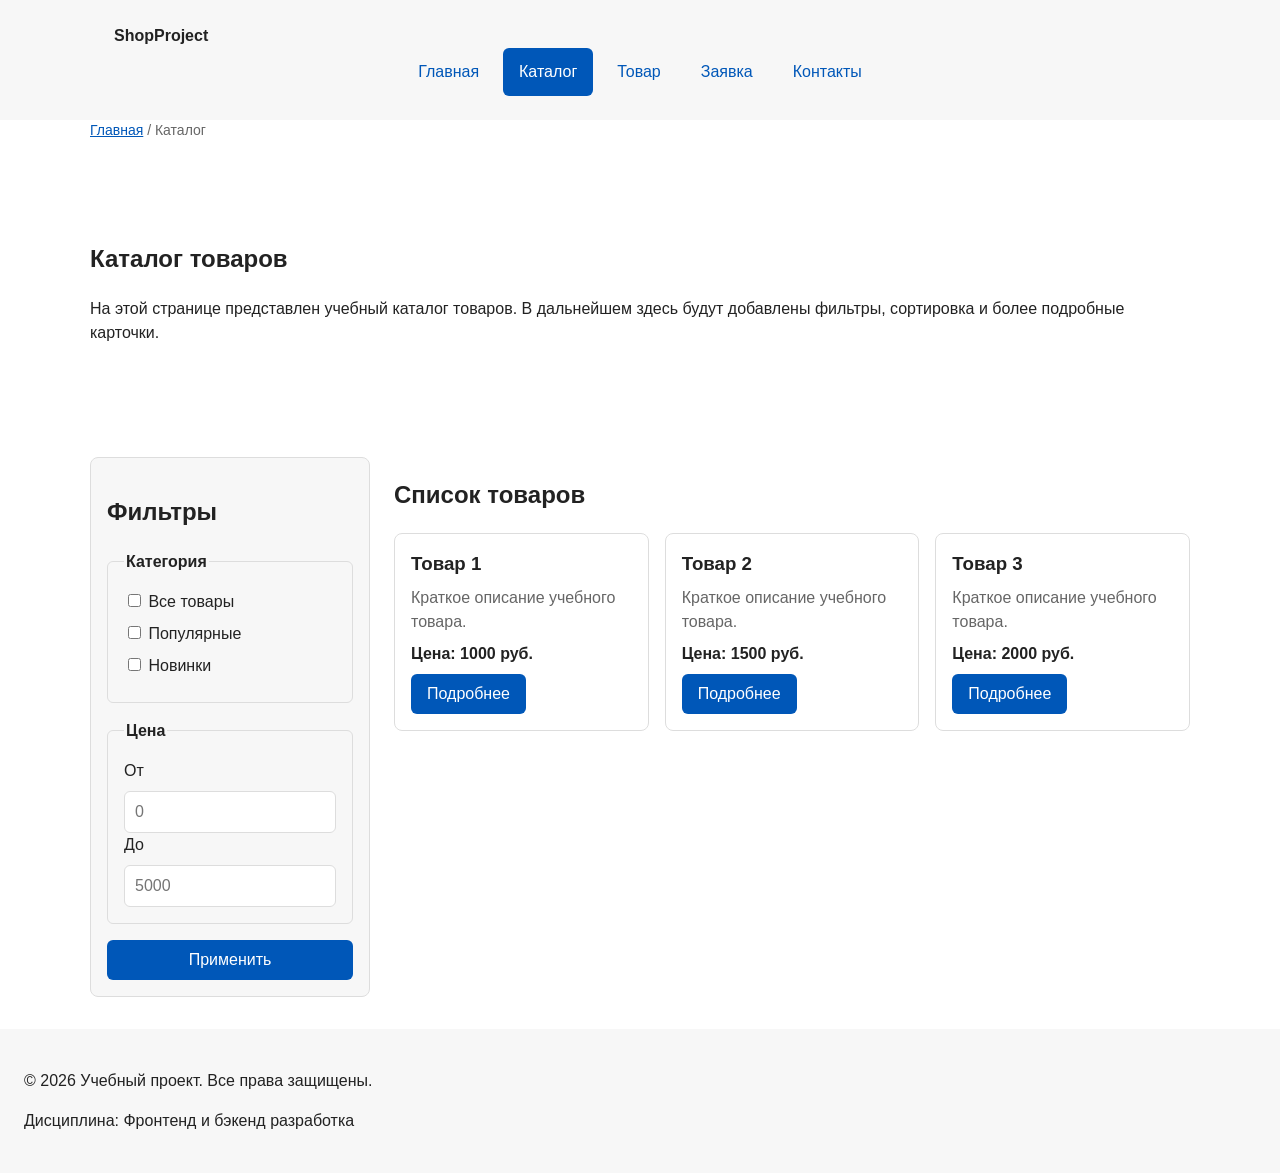
==== catalog.html @ f3449409 "feat: add responsive layout styles" ====
<!DOCTYPE html>
<html lang="ru">
<head>
  <meta charset="UTF-8">
  <meta name="viewport" content="width=device-width, initial-scale=1.0">
  <meta name="description" content="Каталог товаров учебного интернет-магазина.">
  <title>Каталог товаров — Учебный интернет-магазин</title>
  <link rel="stylesheet" href="css/style.css">
  <!-- Подключение адаптивных стилей КР №3 -->
  <link rel="stylesheet" href="css/responsive.css">
</head>
<body>
  <header class="site-header">
      <div class="site-header__inner">
          <a class="site-header__logo" href="index.html">ShopProject</a>
          <nav class="site-nav" aria-label="Основная навигация">
              <ul class="site-nav__list">
                  <li class="site-nav__item">
                      <a class="site-nav__link" href="index.html">Главная</a>
                  </li>
                  <li class="site-nav__item">
                      <a class="site-nav__link site-nav__link--active" href="catalog.html">Каталог</a>
                  </li>
                  <li class="site-nav__item">
                      <a class="site-nav__link" href="product.html">Товар</a>
                  </li>
                  <li class="site-nav__item">
                      <a class="site-nav__link" href="order.html">Заявка</a>
                  </li>
                  <li class="site-nav__item">
                      <a class="site-nav__link" href="contacts.html">Контакты</a>
                  </li>
              </ul>
          </nav>
      </div>
  </header>

  <main>
    <!-- Исправленные хлебные крошки (БЭМ) -->
    <nav class="breadcrumbs" aria-label="Хлебные крошки">
      <a class="breadcrumbs__link" href="index.html">Главная</a>
      <span class="breadcrumbs__current">Каталог</span>
    </nav>

    <section class="section">
      <h1>Каталог товаров</h1>
      <p>
        На этой странице представлен учебный каталог товаров.
        В дальнейшем здесь будут добавлены фильтры, сортировка и более
        подробные карточки.
      </p>
    </section>
    
    <section class="catalog-layout">
      <aside class="catalog-filters">
        <h2>Фильтры</h2>

        <form class="filters-form" action="#" method="get">
          <fieldset>
            <legend>Категория</legend>
            <label>
              <input type="checkbox" name="category" value="all">
              Все товары
            </label>
            <label>
              <input type="checkbox" name="category" value="popular">
              Популярные
            </label>
            <label>
              <input type="checkbox" name="category" value="new">
              Новинки
            </label>
          </fieldset>

          <fieldset>
            <legend>Цена</legend>
            <label for="price-from">От</label>
            <input id="price-from" name="price-from" type="number" min="0" placeholder="0">
            <label for="price-to">До</label>
            <input id="price-to" name="price-to" type="number" min="0" placeholder="5000">
          </fieldset>

          <!-- Модификатор для кнопки -->
          <button class="button button--primary" type="submit">Применить</button>
        </form>
      </aside>

      <section class="catalog-products">
        <h2>Список товаров</h2>

        <div class="products-grid">
          
          <!-- Товар 1 (с адаптивным изображением для примера) -->
          <article class="product-card">
            
            <h3 class="product-card__title">Товар 1</h3>
            <p class="product-card__description">Краткое описание учебного товара.</p>
            <p class="product-card__price">Цена: 1000 руб.</p>
            <a class="button button--primary product-card__button" href="product.html">Подробнее</a>
          </article>

          <!-- Товар 2 -->
          <article class="product-card">
            <h3 class="product-card__title">Товар 2</h3>
            <p class="product-card__description">Краткое описание учебного товара.</p>
            <p class="product-card__price">Цена: 1500 руб.</p>
            <a class="button button--primary product-card__button" href="product.html">Подробнее</a>
          </article>

          <!-- Товар 3 -->
          <article class="product-card">
            <h3 class="product-card__title">Товар 3</h3>
            <p class="product-card__description">Краткое описание учебного товара.</p>
            <p class="product-card__price">Цена: 2000 руб.</p>
            <a class="button button--primary product-card__button" href="product.html">Подробнее</a>
          </article>

        </div>
      </section>
    </section>
  </main>

  <footer>
    <p>&copy; 2026 Учебный проект. Все права защищены.</p>
    <p>Дисциплина: Фронтенд и бэкенд разработка</p>
  </footer>
</body>
</html>
---- css/style.css ----
/* ==========================================
   1. Переменные проекта
   ========================================== */
:root {
  --color-bg: #ffffff;
  --color-text: #222222;
  --color-muted: #666666;
  --color-primary: #0057b8;
  --color-primary-dark: #003f86;
  --color-border: #dddddd;
  --color-surface: #f7f7f7;
  --color-surface-accent: #eef5ff;
  --color-danger: #b00020;
  --color-success: #168a2f;
  --color-success-bg: #eefaf0;
  --color-white: #ffffff;

  --space-xs: 4px;
  --space-sm: 8px;
  --space-md: 16px;
  --space-lg: 24px;
  --space-xl: 32px;

  --radius-sm: 6px;
  --radius-md: 8px;
  --radius-lg: 12px;

  --container-width: 1100px;
}

/* ==========================================
   2. Базовые стили
   ========================================== */
* {
  box-sizing: border-box;
}

html {
  scroll-behavior: smooth;
}

body {
  margin: 0;
  font-family: Arial, sans-serif;
  line-height: 1.5;
  color: var(--color-text);
  background-color: var(--color-bg);
}

/* ==========================================
   3. Общие элементы интерфейса
   ========================================== */

a {
  color: var(--color-primary);
}

a:hover {
  color: var(--color-primary-dark);
}

a:focus-visible {
  outline: 2px solid var(--color-primary);
  outline-offset: 3px;
}

/* --- Кнопки --- */
.button {
  display: inline-block;
  padding: var(--space-sm) var(--space-md);
  border: none;
  border-radius: var(--radius-sm);
  font: inherit;
  text-decoration: none;
  cursor: pointer;
}

.button--primary {
  color: var(--color-white);
  background-color: var(--color-primary);
}

.button--primary:hover {
  background-color: var(--color-primary-dark);
}

.button--secondary {
  color: var(--color-primary);
  background-color: transparent;
  border: 1px solid var(--color-primary);
}

.button--secondary:hover {
  color: var(--color-white);
  background-color: var(--color-primary);
}

.button:focus-visible {
  outline: 2px solid var(--color-primary);
  outline-offset: 3px;
}

.button:disabled,
.button--disabled {
  opacity: 0.6;
  cursor: not-allowed;
}

:target {
  outline: 2px dashed var(--color-primary);
  outline-offset: 4px;
}

/* ==========================================
   4. Компоненты страницы
   ========================================== */

footer {
  padding: var(--space-lg);
  background-color: var(--color-surface);
}

/* --- Шапка сайта --- */
.site-header {
  background-color: var(--color-surface);
}

.site-header__inner {
  max-width: var(--container-width);
  margin: 0 auto;
  padding: var(--space-lg);
}

.site-header__logo {
  font-weight: 700;
  color: var(--color-text);
  text-decoration: none;
}

.site-nav__list {
  display: flex;
  flex-wrap: wrap;
  justify-content: center;
  align-items: center;
  gap: var(--space-md);
  padding: 0;
  margin: var(--space-md) 0 0;
  list-style: none;
}

.site-nav__link {
  display: inline-block;
  padding: var(--space-sm) var(--space-md);
  color: var(--color-primary);
  text-decoration: none;
  border-radius: var(--radius-sm);
}

.site-nav__link:hover {
  color: var(--color-white);
  background-color: var(--color-primary);
}

.site-nav__link:focus-visible {
  outline: 2px solid var(--color-primary);
  outline-offset: 3px;
}

.site-nav__link--active {
  color: var(--color-white);
  background-color: var(--color-primary);
}

/* --- Hero и Секции --- */
.hero {
  max-width: var(--container-width);
  margin: 0 auto var(--space-xl);
  padding: var(--space-xl) var(--space-lg);
  background-color: var(--color-surface-accent);
  border-radius: var(--radius-lg);
}

.section {
  max-width: var(--container-width);
  margin: 0 auto var(--space-xl);
}

.section h2 {
  margin-top: 0;
}

/* --- Карточки товаров --- */
.products-grid {
  display: grid;
  grid-template-columns: repeat(3, 1fr);
  gap: var(--space-lg);
}

.product-card {
  display: flex;
  flex-direction: column;
  gap: var(--space-sm);
  padding: var(--space-md);
  border: 1px solid var(--color-border);
  border-radius: var(--radius-md);
  background-color: var(--color-bg);
  position: relative; /* Для бейджа */
}

.product-card:hover {
  border-color: var(--color-primary);
}

.product-card__title {
  margin: 0;
  color: var(--color-text);
}

.product-card__description {
  margin: 0;
  color: var(--color-muted);
}

.product-card__price {
  margin: 0;
  font-weight: 700;
}

.product-card__button {
  margin-top: auto;
  align-self: flex-start;
}

/* --- Блок Aside --- */
.aside-info {
  max-width: var(--container-width);
  margin: 0 auto var(--space-xl);
  padding: var(--space-md);
  border-left: 4px solid var(--color-primary);
  background-color: var(--color-surface);
}

/* --- Хлебные крошки --- */
.breadcrumbs {
  max-width: var(--container-width);
  margin: 0 auto var(--space-md);
  font-size: 14px;
  color: var(--color-muted);
}

.breadcrumbs__link {
  color: var(--color-primary);
}

.breadcrumbs__current::before {
  content: " / ";
  color: var(--color-muted);
}

/* --- Каталог --- */
.catalog-layout {
  max-width: var(--container-width);
  margin: 0 auto var(--space-xl);
  display: grid;
  grid-template-columns: 260px 1fr;
  grid-template-areas: "filters products";
  gap: var(--space-lg);
}

.catalog-filters {
  grid-area: filters;
  padding: var(--space-md);
  border: 1px solid var(--color-border);
  border-radius: var(--radius-md);
  background-color: var(--color-surface);
}

.catalog-products {
  grid-area: products;
}

.filters-form {
  display: grid;
  gap: var(--space-md);
}

.filters-form fieldset {
  margin: 0;
  padding: var(--space-md);
  border: 1px solid var(--color-border);
  border-radius: var(--radius-sm);
}

.filters-form legend {
  font-weight: 700;
}

.filters-form label {
  display: block;
  margin-bottom: var(--space-sm);
}

.filters-form input[type="number"] {
  width: 100%;
  padding: 8px 10px;
  border: 1px solid var(--color-border);
  border-radius: var(--radius-sm);
  font: inherit;
}

/* ==========================================
   5. Форма и модальное окно
   ========================================== */

.order-dialog {
  width: min(100% - 32px, 560px);
  padding: var(--space-lg);
  border: none;
  border-radius: var(--radius-lg);
}

.order-dialog::backdrop {
  background-color: rgba(0, 0, 0, 0.5);
}

.order-dialog__title {
  margin-top: 0;
}

.order-form__field {
  margin-bottom: var(--space-md);
}

.order-form__label {
  display: block;
  margin-bottom: var(--space-xs);
}

.order-form__input,
.order-form__select,
.order-form__textarea {
  width: 100%;
  padding: 10px 12px;
  border: 1px solid var(--color-border);
  border-radius: var(--radius-sm);
  font: inherit;
}

.order-form__input[type="checkbox"] {
  width: auto;
}

.order-form__field small {
  display: block;
  margin-top: var(--space-xs);
  color: var(--color-muted);
}

.order-form__input:hover,
.order-form__select:hover,
.order-form__textarea:hover {
  border-color: var(--color-primary);
}

.order-form__input:focus-visible,
.order-form__select:focus-visible,
.order-form__textarea:focus-visible,
.order-form__actions button:focus-visible {
  outline: 2px solid var(--color-primary);
  outline-offset: 3px;
}

[aria-invalid="true"] {
  border-color: var(--color-danger);
}

.order-form__actions {
  display: flex;
  gap: 12px;
  margin-top: var(--space-lg);
}

.success-message {
  max-width: var(--container-width);
  margin: var(--space-lg) auto;
  padding: var(--space-md);
  border-left: 4px solid var(--color-success);
  background-color: var(--color-success-bg);
}

/* ==========================================
   6. Таблица (КР №1)
   ========================================== */
.product-table {
  width: 100%;
  border-collapse: collapse;
  margin-top: var(--space-md);
  margin-bottom: var(--space-lg);
}

.product-table th, 
.product-table td {
  border: 1px solid var(--color-border);
  padding: var(--space-sm) var(--space-md);
  text-align: left;
}

.product-table caption {
  font-weight: bold;
  font-size: 18px;
  margin-bottom: var(--space-sm);
  text-align: left;
  color: var(--color-text);
}
---- css/responsive.css ----
/*
  Адаптивные стили для контрольной работы №3.
  Подход: Mobile First.
  Базовые стили рассчитаны на мобильный экран.
  Расширения добавляются через min-width медиазапросы.
*/
*, *::before, *::after { box-sizing: border-box; }
html { scroll-behavior: smooth; }
img, video { max-width: 100%; height: auto; }
body { overflow-x: hidden; }

/* --- 1. Контейнеры и секции --- */
.container, .main, .section {
  width: min(100% - 32px, 1200px);
  margin-inline: auto;
}
.section {
  padding-block: clamp(24px, 5vw, 64px);
}

/* --- 2. Навигация --- */
.site-nav__list {
  display: flex;
  flex-direction: column;
  gap: 8px;
  padding: 0;
  margin: 0;
  list-style: none;
}
.site-nav__link {
  display: block;
  padding: 12px 16px;
}
@media (min-width: 768px) {
  .site-nav__list {
    flex-direction: row;
    flex-wrap: wrap;
    align-items: center;
  }
}

/* --- 3. Hero-блок --- */
.hero {
  display: grid;
  gap: 24px;
  align-items: center;
}
.hero__title {
  font-size: clamp(28px, 7vw, 56px);
  line-height: 1.1;
}
@media (min-width: 900px) {
  .hero {
    grid-template-columns: minmax(0, 1fr) minmax(320px, 520px);
  }
}

/* --- 4. Сетка карточек --- */
.products-grid {
  display: grid;
  grid-template-columns: 1fr;
  gap: 16px;
}
@media (min-width: 640px) {
  .products-grid { grid-template-columns: repeat(2, minmax(0, 1fr)); }
}
@media (min-width: 1024px) {
  .products-grid { grid-template-columns: repeat(3, minmax(0, 1fr)); }
}

/* --- 5. Каталог (фильтры) --- */
.catalog-layout {
  display: grid;
  gap: 24px;
}
.catalog-filters {
  order: -1;
}
@media (min-width: 1024px) {
  .catalog-layout {
    grid-template-columns: 280px minmax(0, 1fr);
    align-items: start;
  }
  .catalog-filters {
    position: sticky;
    top: 88px;
    order: initial;
  }
}

/* --- 6. Форма заявки --- */
.order-form {
  display: grid;
  gap: 16px;
}
.order-form__group {
  display: grid;
  gap: 8px;
}
.order-form__input,
.order-form__textarea,
.order-form__select {
  width: 100%;
  min-height: 44px;
  padding: 10px 12px;
  font: inherit;
}
@media (min-width: 768px) {
  .order-form { grid-template-columns: repeat(2, minmax(0, 1fr)); }
  .order-form__group--wide { grid-column: 1 / -1; }
}

/* --- 7. Таблица --- */
.table-wrapper {
  width: 100%;
  overflow-x: auto;
}
.product-table {
  width: 100%;
  min-width: 640px;
  border-collapse: collapse;
}
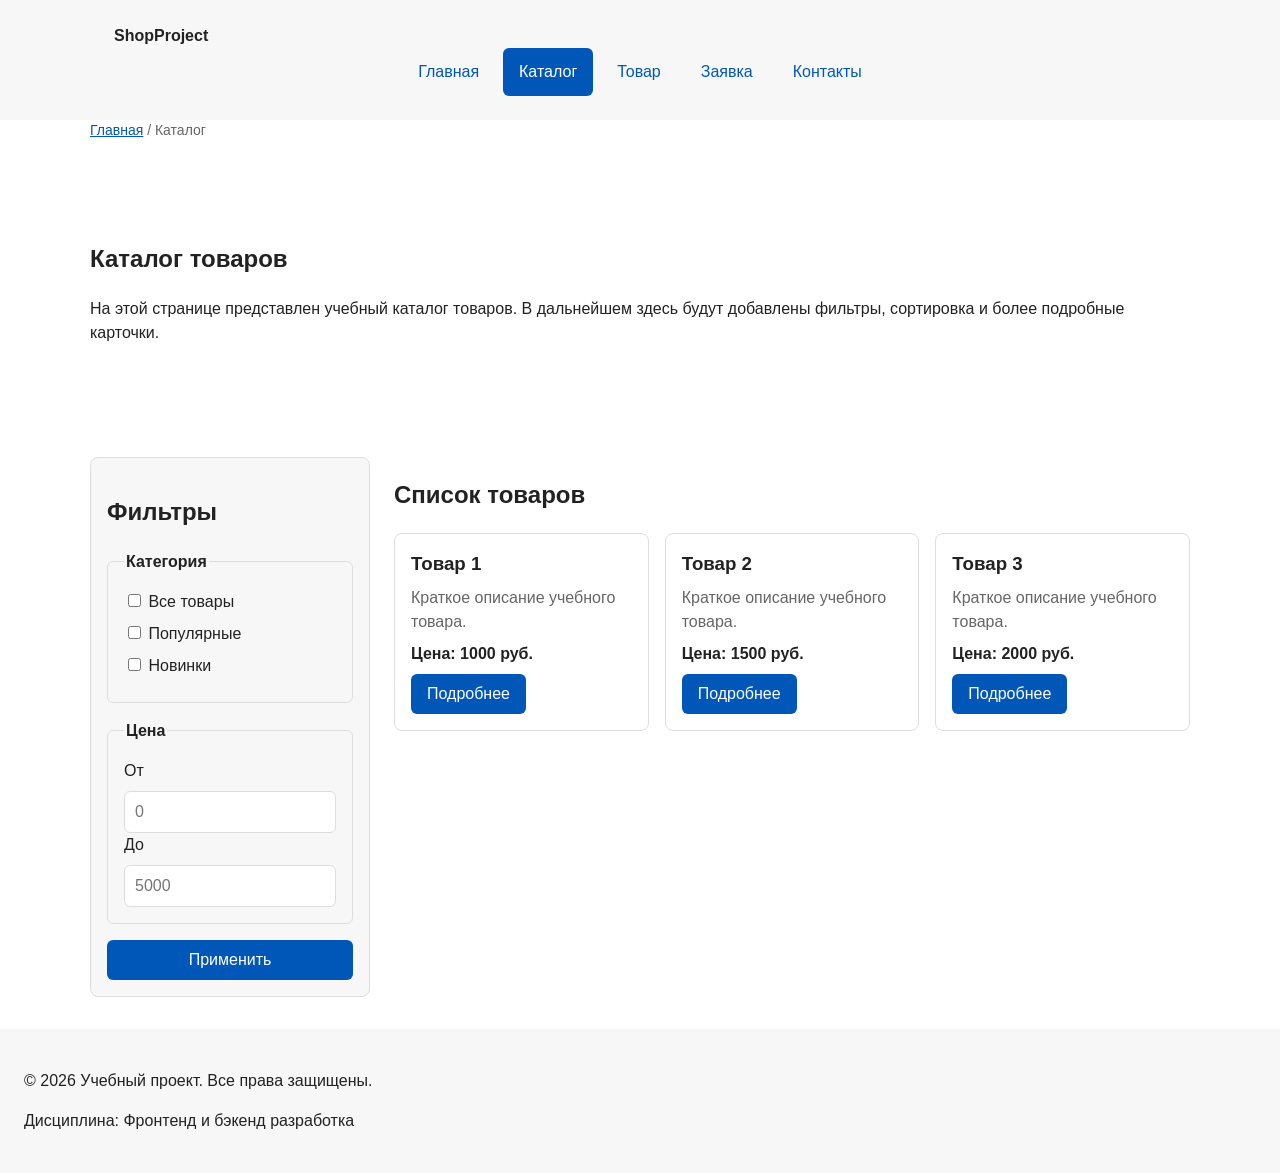
==== commit fbcc07b1: "fix: improve accessibility and add Lighthouse report" ====
--- a/catalog.html
+++ b/catalog.html
@@ -10,6 +10,9 @@
   <link rel="stylesheet" href="css/responsive.css">
 </head>
 <body>
+  <!-- Ссылка для пропуска навигации (A11y) -->
+  <a class="skip-link" href="#main">Перейти к основному содержимому</a>
+
   <header class="site-header">
       <div class="site-header__inner">
           <a class="site-header__logo" href="index.html">ShopProject</a>
@@ -19,7 +22,8 @@
                       <a class="site-nav__link" href="index.html">Главная</a>
                   </li>
                   <li class="site-nav__item">
-                      <a class="site-nav__link site-nav__link--active" href="catalog.html">Каталог</a>
+                      <!-- Добавлен aria-current="page" -->
+                      <a class="site-nav__link site-nav__link--active" href="catalog.html" aria-current="page">Каталог</a>
                   </li>
                   <li class="site-nav__item">
                       <a class="site-nav__link" href="product.html">Товар</a>
@@ -35,7 +39,8 @@
       </div>
   </header>
 
-  <main>
+  <!-- Добавлен id="main" -->
+  <main id="main">
     <!-- Исправленные хлебные крошки (БЭМ) -->
     <nav class="breadcrumbs" aria-label="Хлебные крошки">
       <a class="breadcrumbs__link" href="index.html">Главная</a>
@@ -90,9 +95,8 @@
 
         <div class="products-grid">
           
-          <!-- Товар 1 (с адаптивным изображением для примера) -->
+          <!-- Товар 1 -->
           <article class="product-card">
-            
             <h3 class="product-card__title">Товар 1</h3>
             <p class="product-card__description">Краткое описание учебного товара.</p>
             <p class="product-card__price">Цена: 1000 руб.</p>
--- a/css/responsive.css
+++ b/css/responsive.css
@@ -119,4 +119,27 @@
   width: 100%;
   min-width: 640px;
   border-collapse: collapse;
+}
+
+/* Ссылка для пропуска навигации (A11y) */
+.skip-link {
+  position: absolute;
+  left: 16px;
+  top: -100px;
+  z-index: 1000;
+  padding: 8px 12px;
+  color: #ffffff;
+  background-color: #111111;
+  border-radius: 6px;
+  text-decoration: none;
+}
+.skip-link:focus,
+.skip-link:focus-visible {
+  top: 16px;
+}
+
+/* Улучшенный фокус для клавиатуры */
+:focus-visible {
+  outline: 3px solid #0057b8;
+  outline-offset: 3px;
 }
